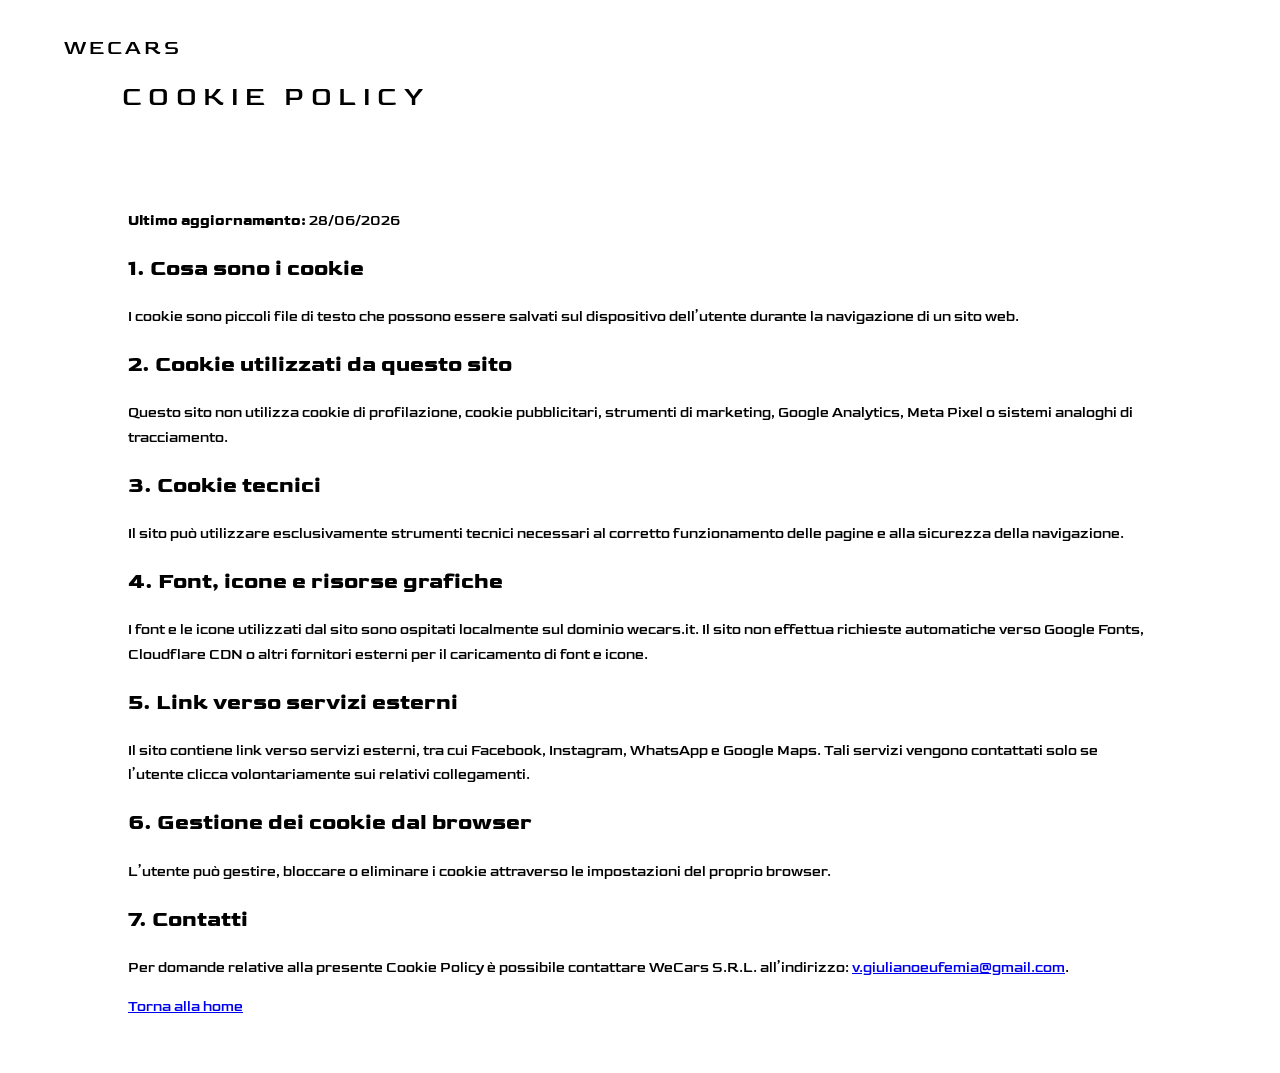
==== cookie-policy.html @ 25a4735f "Added cookies policy, privacy policy and terms and conditions" ====
<!DOCTYPE html>
<html lang="it">
<head>
  <meta charset="UTF-8">
  <meta name="viewport" content="width=device-width, initial-scale=1.0">
  <title>Cookie Policy - WeCars</title>
  <link rel="icon" type="image/x-icon" href="./favicon.ico">
  <link rel="stylesheet" href="/style.css">
</head>
<body>

  <section class="blocco header">
    <h2>WECARS</h2>
    <h1>COOKIE POLICY</h1>
  </section>

  <section class="blocco" style="padding: 40px 10%; line-height: 1.7; font-size: 1.1em;">
    <p><strong>Ultimo aggiornamento:</strong> 28/06/2026</p>

    <h2>1. Cosa sono i cookie</h2>
    <p>
      I cookie sono piccoli file di testo che possono essere salvati sul dispositivo
      dell’utente durante la navigazione di un sito web.
    </p>

    <h2>2. Cookie utilizzati da questo sito</h2>
    <p>
      Questo sito non utilizza cookie di profilazione, cookie pubblicitari,
      strumenti di marketing, Google Analytics, Meta Pixel o sistemi analoghi
      di tracciamento.
    </p>

    <h2>3. Cookie tecnici</h2>
    <p>
      Il sito può utilizzare esclusivamente strumenti tecnici necessari al corretto
      funzionamento delle pagine e alla sicurezza della navigazione.
    </p>

    <h2>4. Font, icone e risorse grafiche</h2>
    <p>
      I font e le icone utilizzati dal sito sono ospitati localmente sul dominio
      wecars.it. Il sito non effettua richieste automatiche verso Google Fonts,
      Cloudflare CDN o altri fornitori esterni per il caricamento di font e icone.
    </p>

    <h2>5. Link verso servizi esterni</h2>
    <p>
      Il sito contiene link verso servizi esterni, tra cui Facebook, Instagram,
      WhatsApp e Google Maps. Tali servizi vengono contattati solo se l’utente
      clicca volontariamente sui relativi collegamenti.
    </p>

    <h2>6. Gestione dei cookie dal browser</h2>
    <p>
      L’utente può gestire, bloccare o eliminare i cookie attraverso le impostazioni
      del proprio browser.
    </p>

    <h2>7. Contatti</h2>
    <p>
      Per domande relative alla presente Cookie Policy è possibile contattare
      WeCars S.R.L. all’indirizzo:
      <a href="mailto:v.giulianoeufemia@gmail.com">v.giulianoeufemia@gmail.com</a>.
    </p>

    <p>
      <a href="/">Torna alla home</a>
    </p>
  </section>

</body>
</html>
---- style.css ----
@font-face {
  font-family: "Goldman";
  src: url("/fonts/goldman-v21-latin-regular.woff2") format("woff2");
  font-weight: 400;
  font-style: normal;
  font-display: swap;
}

@font-face {
  font-family: "Goldman";
  src: url("/fonts/goldman-v21-latin-700.woff2") format("woff2");
  font-weight: 700;
  font-style: normal;
  font-display: swap;
}

@font-face {
  font-family: "Libertinus Sans";
  src: url("/fonts/libertinus-sans-v1-latin-regular.woff2") format("woff2");
  font-weight: 400;
  font-style: normal;
  font-display: swap;
}

@font-face {
  font-family: "Libertinus Sans";
  src: url("/fonts/libertinus-sans-v1-latin-700.woff2") format("woff2");
  font-weight: 700;
  font-style: normal;
  font-display: swap;
}

@font-face {
  font-family: "Libertinus Sans";
  src: url("/fonts/libertinus-sans-v1-latin-italic.woff2") format("woff2");
  font-weight: 400;
  font-style: italic;
  font-display: swap;
}

:root {
  --font-heading: "Goldman", system-ui, -apple-system, "Segoe UI", Roboto, Arial,
    sans-serif;
  --font-body: "Libertinus Sans", system-ui, -apple-system, "Segoe UI", Roboto,
    Arial, sans-serif;
}

html,
body {
  font-family: var(--font-body);
}

body {
  margin: 0;
  font-family: "Goldman", sans-serif;
  font-size: small;
  background-color: white;
}
/*Elementi standard*/
.blocco {
  width: 100%;
  box-sizing: border-box;
}

.divisore {
  width: 100%;
  text-align: center;
  padding: 10px;
  font-weight: 300;
  font-size: 1.8em;
  color: #007cba;
}
/*INTESTAZIONE*/
.header {
  text-align: left;
  padding: 20px 5%;
}

.header h1 {
  font-size: 2em;
  letter-spacing: 0.25em;
  font-weight: 300;
  padding-left: 5%;
}

.header h2 {
  letter-spacing: 0.15em;
  font-weight: 300;
}

/*IMMAGINE*/
.blocco2 img {
  width: 100%;
  height: auto;
  display: block;
}

.image-wrapper {
  position: relative;
  display: inline-block;
  width: 100%;
}

.image-wrapper img {
  width: 100%;
  height: auto;
  display: block;
}

.overlay-text {
  position: absolute;
  bottom: 20px;
  left: 20px;
  color: white;
  font-size: 1.1em;
  font-family: "Goldman", sans-serif;
  font-weight: 200;
  text-shadow: 0 2px 5px rgba(0, 0, 0, 0.5);
  z-index: 1;
}
/*FRASE*/
.blocco3,
.blocco5 {
  padding: 0px 16.6%;
  text-align: center;
  letter-spacing: 0.08em;
  font-size: 2em;
  font-family: "Goldman", sans-serif;
  font-weight: 200;
}
.social-links {
  margin-top: 20px;
  display: flex;
  justify-content: center;
  gap: 30px;
}

.social-links a {
  display: flex;
  align-items: center;
  text-decoration: none;
  color: #333;
  font-weight: 500;
  gap: 8px; /* spazio tra icona e testo */
  font-size: 0.5em;
  transition: color 0.3s ease;
}

.social-links a:hover {
  color: #007bff;
}

.social-links i {
  font-size: 1em;
}

/* IMMAGINI SLIDESHOW*/
.blocco4-tabs {
  padding: 10px 0;
}

.tab-selector {
  display: flex;
  justify-content: center;
  margin-bottom: 20px;
  gap: 20px;
}

.tab-selector button {
  padding: 10px 20px;
  font-family: "Goldman", sans-serif;
  font-size: 1em;
  cursor: pointer;
  background-color: transparent;
  border: none;
  border-radius: 5px;
  transition: background-color 0.3s;
}

.tab-selector button.active {
  background-color: #007cba;
  color: white;
}

.tab-content {
  display: none;
  overflow: hidden;
}

.slideshow-container {
  display: flex;
  align-items: center;
  position: relative;
  overflow: hidden;
  padding: 0 30px;
}

.slide-track {
  display: flex;
  transition: transform 0.5s ease-in-out;
  width: 100%;
}

.slide {
  display: flex;
  min-width: 100%;
  box-sizing: border-box;
  gap: 20px;
  align-items: center;
  padding: 0 50px;
}

.slide-text {
  flex: 1;
  font-size: 1.5em;
  padding: 20px;
}

.slide img {
  width: 50%;
  max-width: 500px;
  height: auto;
}

.slide video {
  pointer-events: none;
  width: 50%;
  max-width: 500px;
  height: auto;
}

.arrow {
  font-size: 2em;
  background: none;
  border: none;
  cursor: pointer;
  z-index: 10;
  position: absolute;
  top: 50%;
  transform: translateY(-50%);
  color: #007cba;
  padding: 10px;
}

.arrow.left {
  left: 10px;
}

.arrow.right {
  right: 10px;
}

/*FINE SLIDESHOW*/

/*Immagine family e lista*/
.blocco6 {
  margin-top: 50px;
  display: flex;
  gap: 30px;
  align-items: stretch;
}

.col1 {
  flex: 1;
  display: flex;
  align-items: center;
}

.col2 {
  flex: 1;
  position: relative;
  align-items: center;
}

.dettagli {
  list-style: none;
  padding: 0;
  margin: auto;
}

.dettagli li {
  margin-bottom: 20%;
  margin-left: 10%;
}

.voce {
  font-weight: bold;
  display: block;
  margin-bottom: 5px;
  color: #222;
  font-size: 2em;
  font-weight: 600;
}

.dettagli p {
  margin: 0;
  font-size: 0.95em;
  color: #555;
}

/* Immagine con box sovrapposto */
.image-container {
  position: relative;
}

.image-container img {
  width: auto;
  height: auto;
  display: block;
}

.overlay-box {
  position: absolute;
  height: 17%;
  width: 65%;
  bottom: -1px;
  left: -1px;
  background-color: white;
  /*display: flex;
  flex-direction: row;*/
  gap: 10px;
  padding: 25px;
}

.box-item {
  padding: 25px;
  font-size: 1.2em;
  font-weight: 300;
  color: #333;
  flex: 1;
}

/*COMMENTI*/

.blocco7 {
  padding: 20px 5%;
  display: flex;
  gap: 30px;
  justify-content: space-between;
}

.testimonial {
  flex: 1;
  padding: 20px;
  border-radius: 20px;
  display: flex;
  flex-direction: column;
  justify-content: space-between;
  min-height: 100px;
}

.commento {
  font-style: italic;
  font-size: 1.25em;
  color: #333;
}

.cliente {
  text-align: right;
  font-weight: bold;
}
/*FOOTER*/
.blocco8 {
  display: flex;
  gap: 50px;
  justify-content: space-between;
  background-color: #160e0e;
  color: white;
  padding: 40px 12%;
  flex-wrap: wrap;
}

.blocco8 .col {
  flex: 1;
  min-width: 220px;
}

.blocco8 h2 {
  margin-bottom: 20px;
  letter-spacing: 0.15em;
  font-weight: 300;
  font-size: 1.2em;
  color: white;
}

.blocco8 h3 {
  letter-spacing: 0.1em;
  margin-bottom: 20px;
  font-size: 1em;
  font-weight: 200;
  color: #666666;
}

.blocco8 p {
  margin: 6px 0;
  font-size: 0.95em;
  color: white;
}

.blocco8 a {
  color: white;
  text-decoration: none;
  display: inline-flex;
  align-items: center;
  gap: 8px;
}

.blocco8 a:hover {
  text-decoration: underline;
}

.blocco8 i {
  font-size: 1.1em;
  font-weight: 200;
  color: white;
}
@media (max-width: 768px) {
  /*stile mobile per lo slideshow*/
  /* Stile mobile migliorato per slideshow */
  html,
  body {
    margin: 0;
    padding: 0;
  }

  .slideshow-container {
    overflow: hidden;
    width: 100vw;
    height: 100vh;
    padding: 0;
    position: relative;
  }

  .slide-track {
    overflow-x: auto;
    scroll-snap-type: x mandatory;
    -webkit-overflow-scrolling: touch;
    display: flex;
    width: 100%;
    height: 100%;
  }

  .slide {
    scroll-snap-align: start;
    flex: 0 0 100vw;
    width: 100vw;
    height: 100vh;
    padding: 0px;
  }

  .slide img,
  .slide video {
    width: 100vw;
    max-height: 85vh;
    object-fit: contain;
    display: block;
    background: black;
  }

  .slide-text {
    width: 100%;
    text-align: center;
    padding: 10px 20px;
    font-size: 1em;
    color: black;
    background: white;
    box-sizing: border-box;
  }

  .blocco6 {
    flex-direction: column;
  }
  .image-container img {
    width: 100%;
    height: auto;
    display: block;
  }

  .info-box {
    flex-direction: column;
    bottom: 10px;
    left: 10px;
    right: 10px;
  }

  .blocco7 {
    flex-direction: column;
  }

  .blocco8 {
    flex-direction: column;
  }

  .blocco8 .col {
    margin-bottom: 20px;
  }

  .blocco4-tabs .slide {
    display: flex;
    flex-direction: column;
  }

  .blocco4-tabs .slide > img,
  .blocco4-tabs .slide > video {
    order: 1;
    width: 100vw; /* già così nel tuo CSS mobile */
    /* opzionale: lascia più spazio al testo sotto */
    /* max-height: 75vh; */ /* scommenta se il testo scende fuori dallo schermo */
  }

  .blocco4-tabs .slide > .slide-text {
    order: 2;
    width: 100%;
    text-align: center;
    padding: 12px 16px; /* leggermente più compatto su mobile */
    background: #fff;
    box-sizing: border-box;
  }
  .arrow {
    font-size: 3em;
    background: none;
    border: none;
    cursor: pointer;
    z-index: 10;
    position: absolute;
    top: 50%;
    transform: translateY(-50%);
    color: #007cba;
    padding: 10px;
  }

  html,
  body {
    overflow-x: hidden;
  }

  /* il wrapper del blocco immagini non deve aggiungere padding laterale
     se dentro usi elementi a tutta larghezza */
  .blocco4-tabs {
    padding-left: 0;
    padding-right: 0;
  }

  /* usa 100% invece di 100vw per evitare di uscire dal wrapper */
  .slideshow-container {
    width: 100%;
  }
  .slide {
    flex: 0 0 100%;
    width: 100%;
  }
  .slide img,
  .slide video {
    width: 100%;
  }
  .blocco3 {
    font-size: 1.7em;
  }

  .tab-selector button {
    margin: 2%;
  }
}
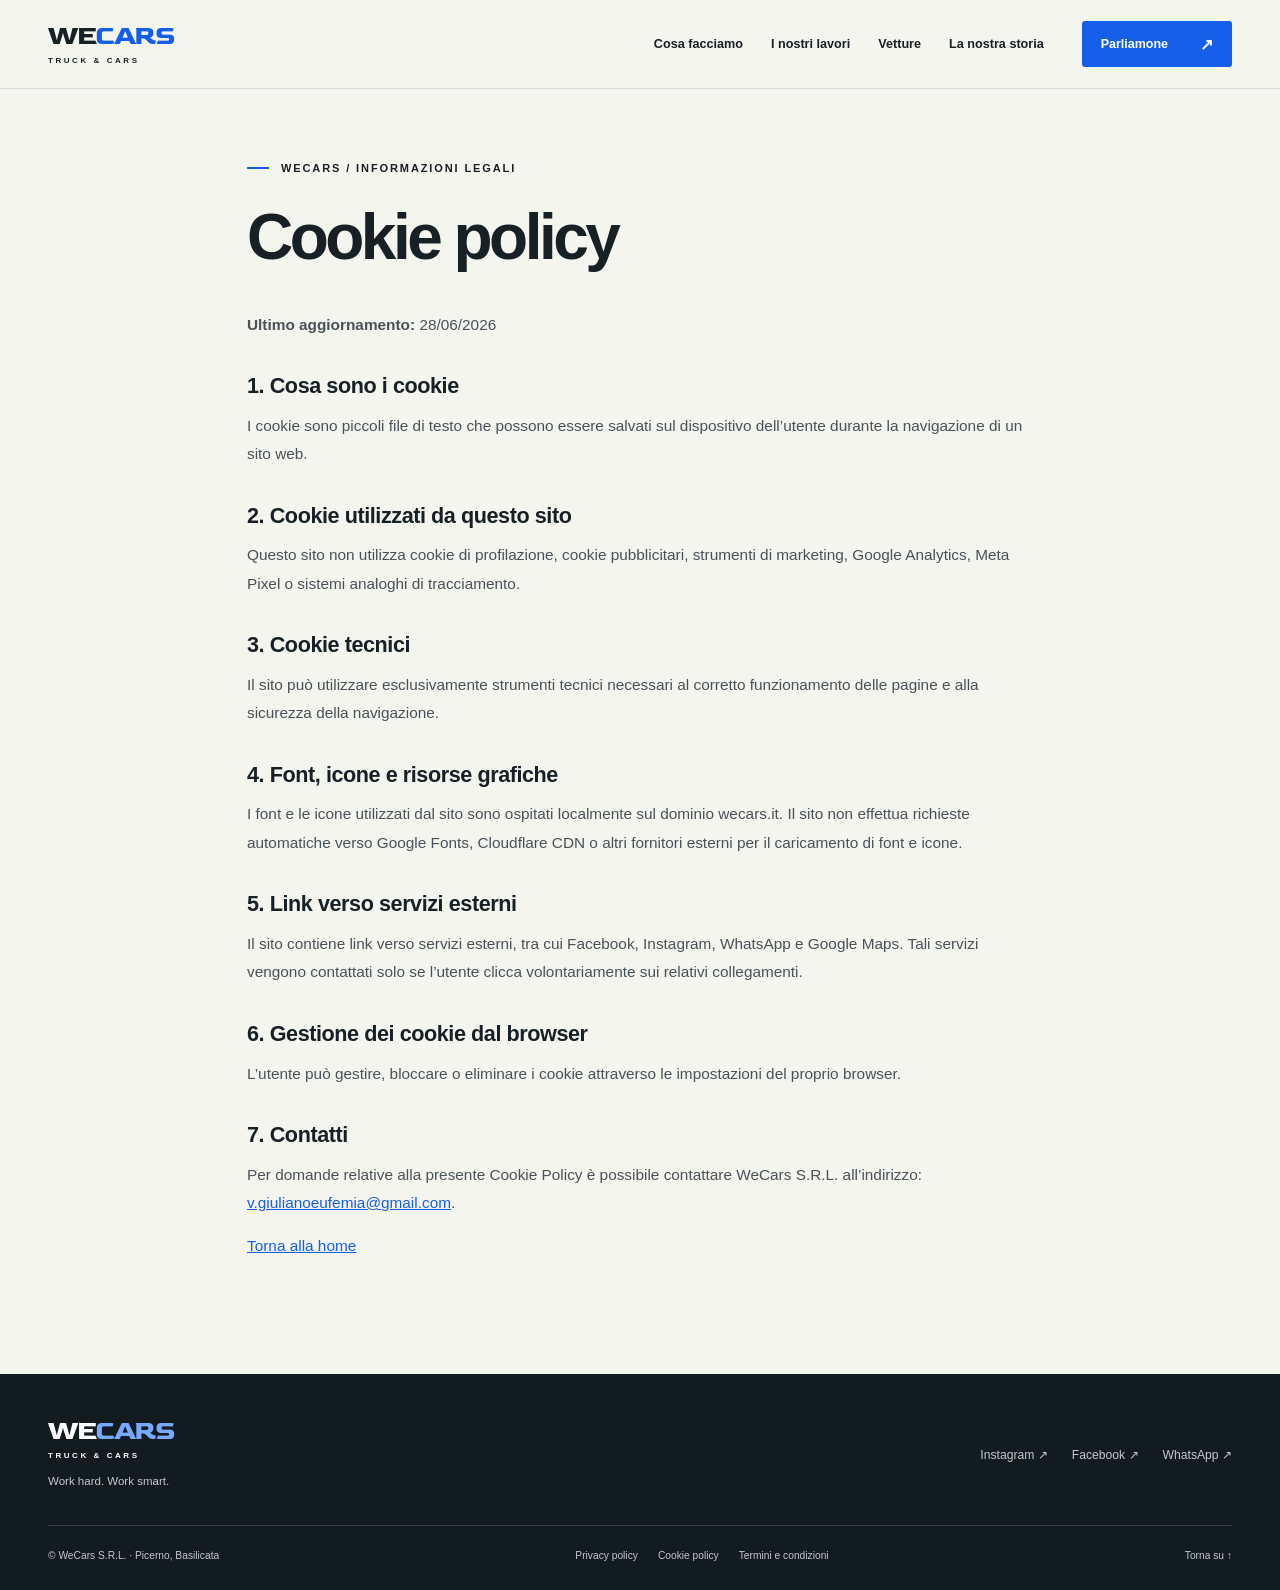
==== commit 0e830bb9: "refactor in Astro" ====
--- a/cookie-policy.html
+++ b/cookie-policy.html
@@ -5,16 +5,32 @@
   <meta name="viewport" content="width=device-width, initial-scale=1.0">
   <title>Cookie Policy - WeCars</title>
   <link rel="icon" type="image/x-icon" href="./favicon.ico">
-  <link rel="stylesheet" href="/style.css">
+  <link rel="stylesheet" href="./style.css">
+  <meta name="theme-color" content="#121b20">
+  <link rel="canonical" href="https://www.wecars.it/cookie-policy.html">
+  <script src="./script.js" defer></script>
 </head>
 <body>
 
-  <section class="blocco header">
-    <h2>WECARS</h2>
-    <h1>COOKIE POLICY</h1>
-  </section>
+  <a class="skip-link" href="#contenuto">Vai al contenuto</a>
+  <header class="site-header">
+    <div class="container header-inner">
+      <a class="brand" href="./index.html" aria-label="WeCars, homepage"><span class="brand-name">WE<b>CARS</b></span><span class="brand-caption">TRUCK &amp; CARS</span></a>
+      <button class="menu-toggle" type="button" aria-expanded="false" aria-controls="site-nav">Menu <span aria-hidden="true">☰</span></button>
+      <nav class="site-nav" id="site-nav" aria-label="Navigazione principale">
+        <a href="./index.html#servizi">Cosa facciamo</a>
+        <a href="./index.html#lavori">I nostri lavori</a>
+        <a href="./index.html#vetture">Vetture</a>
+        <a href="./index.html#chi-siamo">La nostra storia</a>
+        <a class="button" href="./index.html#contatti">Parliamone <span aria-hidden="true">↗</span></a>
+      </nav>
+    </div>
+  </header>
+  <main class="legal-main" id="contenuto">
+    <p class="eyebrow">WeCars / Informazioni legali</p>
+    <h1>Cookie policy</h1>
 
-  <section class="blocco" style="padding: 40px 10%; line-height: 1.7; font-size: 1.1em;">
+  <div class="legal-copy">
     <p><strong>Ultimo aggiornamento:</strong> 28/06/2026</p>
 
     <h2>1. Cosa sono i cookie</h2>
@@ -64,9 +80,34 @@
     </p>
 
     <p>
-      <a href="/">Torna alla home</a>
+      <a href="./index.html">Torna alla home</a>
     </p>
-  </section>
+  </div>
+  </main>
+  <footer class="site-footer">
+    <div class="container">
+      <div class="footer-top">
+        <div>
+          <a class="brand" href="./index.html" aria-label="WeCars, homepage"><span class="brand-name">WE<b>CARS</b></span><span class="brand-caption">TRUCK &amp; CARS</span></a>
+          <p class="footer-tagline">Work hard. Work smart.</p>
+        </div>
+        <nav class="social-links" aria-label="Seguici sui social">
+          <a href="https://www.instagram.com/wecarss/" target="_blank" rel="noopener noreferrer">Instagram ↗</a>
+          <a href="https://www.facebook.com/WeCarsItaly?locale=it_IT" target="_blank" rel="noopener noreferrer">Facebook ↗</a>
+          <a href="https://wa.me/393881637717" target="_blank" rel="noopener noreferrer">WhatsApp ↗</a>
+        </nav>
+      </div>
+      <div class="footer-bottom">
+        <p>© WeCars S.R.L. · Picerno, Basilicata</p>
+        <nav class="legal-links" aria-label="Informazioni legali">
+          <a href="./privacy-policy.html">Privacy policy</a>
+          <a href="./cookie-policy.html">Cookie policy</a>
+          <a href="./termini-e-condizioni.html">Termini e condizioni</a>
+        </nav>
+        <a href="#contenuto">Torna su ↑</a>
+      </div>
+    </div>
+  </footer>
 
 </body>
 </html>
--- a/style.css
+++ b/style.css
@@ -1,563 +1,1245 @@
 @font-face {
-  font-family: "Goldman";
-  src: url("/fonts/goldman-v21-latin-regular.woff2") format("woff2");
-  font-weight: 400;
-  font-style: normal;
-  font-display: swap;
-}
-
-@font-face {
-  font-family: "Goldman";
-  src: url("/fonts/goldman-v21-latin-700.woff2") format("woff2");
-  font-weight: 700;
-  font-style: normal;
-  font-display: swap;
-}
-
-@font-face {
-  font-family: "Libertinus Sans";
-  src: url("/fonts/libertinus-sans-v1-latin-regular.woff2") format("woff2");
-  font-weight: 400;
-  font-style: normal;
-  font-display: swap;
-}
-
-@font-face {
-  font-family: "Libertinus Sans";
-  src: url("/fonts/libertinus-sans-v1-latin-700.woff2") format("woff2");
-  font-weight: 700;
-  font-style: normal;
-  font-display: swap;
-}
-
-@font-face {
-  font-family: "Libertinus Sans";
-  src: url("/fonts/libertinus-sans-v1-latin-italic.woff2") format("woff2");
-  font-weight: 400;
-  font-style: italic;
-  font-display: swap;
+  font-family:Goldman;
+  src:url('./fonts/goldman-v21-latin-700.woff2') format('woff2');
+  font-weight:700;
+  font-display:swap
 }
 
 :root {
-  --font-heading: "Goldman", system-ui, -apple-system, "Segoe UI", Roboto, Arial,
-    sans-serif;
-  --font-body: "Libertinus Sans", system-ui, -apple-system, "Segoe UI", Roboto,
-    Arial, sans-serif;
-}
-
-html,
+  --ink:#172025;
+  --muted:#5d6568;
+  --paper:#f5f5f0;
+  --line:#d9dcd7;
+  --blue:#145ee8;
+  --blue-light:#77aaff;
+  --dark:#121b20
+}
+
+* {
+  box-sizing:border-box
+}
+html {
+  scroll-behavior:smooth;
+  scroll-padding-top:100px
+}
 body {
-  font-family: var(--font-body);
-}
-
-body {
-  margin: 0;
-  font-family: "Goldman", sans-serif;
-  font-size: small;
-  background-color: white;
-}
-/*Elementi standard*/
-.blocco {
-  width: 100%;
-  box-sizing: border-box;
-}
-
-.divisore {
-  width: 100%;
-  text-align: center;
-  padding: 10px;
-  font-weight: 300;
-  font-size: 1.8em;
-  color: #007cba;
-}
-/*INTESTAZIONE*/
-.header {
-  text-align: left;
-  padding: 20px 5%;
-}
-
-.header h1 {
-  font-size: 2em;
-  letter-spacing: 0.25em;
-  font-weight: 300;
-  padding-left: 5%;
-}
-
-.header h2 {
-  letter-spacing: 0.15em;
-  font-weight: 300;
-}
-
-/*IMMAGINE*/
-.blocco2 img {
-  width: 100%;
-  height: auto;
-  display: block;
-}
-
-.image-wrapper {
-  position: relative;
-  display: inline-block;
-  width: 100%;
-}
-
-.image-wrapper img {
-  width: 100%;
-  height: auto;
-  display: block;
-}
-
-.overlay-text {
-  position: absolute;
-  bottom: 20px;
-  left: 20px;
-  color: white;
-  font-size: 1.1em;
-  font-family: "Goldman", sans-serif;
-  font-weight: 200;
-  text-shadow: 0 2px 5px rgba(0, 0, 0, 0.5);
-  z-index: 1;
-}
-/*FRASE*/
-.blocco3,
-.blocco5 {
-  padding: 0px 16.6%;
-  text-align: center;
-  letter-spacing: 0.08em;
-  font-size: 2em;
-  font-family: "Goldman", sans-serif;
-  font-weight: 200;
+  margin:0;
+  background:var(--paper);
+  color:var(--ink);
+  font:16px/1.65 'Segoe UI',Arial,sans-serif;
+  -webkit-font-smoothing:antialiased
+}
+body.dialog-open {
+  overflow:hidden
+}
+a {
+  color:inherit;
+  text-decoration:none
+}
+button,input {
+  font:inherit
+}
+button,summary {
+  cursor:pointer
+}
+button {
+  color:inherit
+}
+img,video {
+  display:block;
+  max-width:100%
+}
+img {
+  height:auto
+}
+h1,h2,h3,p,figure {
+  margin:0
+}
+h1,h2,h3 {
+  line-height:1.1
+}
+h1,h2 {
+  font-weight:700;
+  letter-spacing:-.055em
+}
+h2 {
+  font-size:clamp(2.25rem,4.2vw,3.65rem)
+}
+h3 {
+  letter-spacing:-.025em
+}
+button,a,summary {
+  -webkit-tap-highlight-color:transparent
+}
+:focus-visible {
+  outline:3px solid var(--blue-light);
+  outline-offset:5px
+}
+[hidden] {
+  display:none!important
+}
+::selection {
+  color:white;
+  background:var(--blue)
+}
+
+.container {
+  width:min(1240px,calc(100% - 96px));
+  margin-inline:auto
+}
+.section {
+  padding-block:104px
+}
+.eyebrow {
+  display:flex;
+  align-items:center;
+  gap:12px;
+  font-size:.69rem;
+  font-weight:700;
+  letter-spacing:.17em;
+  text-transform:uppercase;
+  margin-bottom:25px
+}
+.eyebrow::before {
+  content:'';
+  width:22px;
+  height:2px;
+  background:var(--blue);
+  flex-shrink:0
+}
+.text-link {
+  display:inline-flex;
+  align-items:center;
+  justify-content:space-between;
+  gap:24px;
+  font-size:.87rem;
+  font-weight:600;
+  padding-block:10px;
+  border-bottom:1px solid currentColor
+}
+.text-link span,.button span {
+  font-size:1.3em
+}
+.text-link:hover {
+  color:var(--blue)
+}
+.button {
+  min-height:50px;
+  display:inline-flex;
+  align-items:center;
+  justify-content:center;
+  gap:32px;
+  padding:13px 22px;
+  background:var(--blue);
+  color:white;
+  font-size:.85rem;
+  font-weight:600;
+  border:1px solid transparent;
+  border-radius:3px;
+  transition:background .2s,border-color .2s
+}
+.button:hover {
+  background:#104cc0
+}
+.button-outline {
+  background:transparent;
+  color:var(--ink);
+  border-color:#aeb5b5
+}
+.button-outline:hover {
+  background:#e7eae4;
+  border-color:var(--ink)
+}
+.skip-link {
+  position:fixed;
+  left:16px;
+  top:-100px;
+  z-index:100;
+  background:white;
+  padding:12px 20px
+}
+.skip-link:focus {
+  top:10px
+}
+
+/* Navigation is also usable without JavaScript. */
+.site-header {
+  position:sticky;
+  top:0;
+  z-index:30;
+  background:var(--paper);
+  border-bottom:1px solid var(--line)
+}
+.header-inner {
+  min-height:88px;
+  display:flex;
+  align-items:center;
+  justify-content:space-between;
+  gap:32px
+}
+.brand {
+  display:inline-flex;
+  flex-direction:column;
+  flex-shrink:0;
+  line-height:1
+}
+.brand-name {
+  font:700 26px/1 Goldman,sans-serif;
+  letter-spacing:-.055em
+}
+.brand-name b {
+  color:var(--blue)
+}
+.brand-caption {
+  font-size:8px;
+  font-weight:700;
+  letter-spacing:.32em;
+  margin-top:7px
+}
+.site-nav {
+  display:flex;
+  align-items:center;
+  gap:28px
+}
+.site-nav>a:not(.button) {
+  font-size:.79rem;
+  font-weight:600;
+  padding-block:12px
+}
+.site-nav>a:not(.button):hover {
+  color:var(--blue)
+}
+.site-nav .button {
+  margin-left:10px;
+  min-height:43px;
+  padding:9px 18px;
+  font-size:.78rem
+}
+.menu-toggle {
+  display:none;
+  border:1px solid var(--line);
+  background:transparent;
+  border-radius:3px;
+  padding:8px 12px
+}
+
+/* Opening: real workshop photography and a clear message. */
+.hero {
+  background:var(--dark);
+  color:white;
+  overflow:hidden
+}
+.hero-main {
+  display:grid;
+  grid-template-columns:1fr 1.04fr;
+  min-height:590px
+}
+.hero-copy {
+  padding:70px 44px 64px 0;
+  position:relative;
+  z-index:1
+}
+.hero .eyebrow {
+  color:#c4cdd1;
+  font-size:.63rem
+}
+.hero .eyebrow::before {
+  background:var(--blue-light)
+}
+.hero h1 {
+  font-size:clamp(3.5rem,5.75vw,5.5rem);
+  line-height:1.02;
+  letter-spacing:-.065em
+}
+.hero h1 em {
+  font-style:normal;
+  color:var(--blue-light)
+}
+.hero-description {
+  color:#bfc7cb;
+  max-width:350px;
+  font-size:.94rem;
+  line-height:1.8;
+  margin-top:25px
+}
+.hero-actions {
+  display:flex;
+  align-items:center;
+  gap:24px;
+  flex-wrap:wrap;
+  margin-top:32px
+}
+.hero-actions .text-link {
+  font-size:.8rem;
+  border-color:#617079
+}
+.hero-actions .text-link:hover {
+  color:var(--blue-light)
+}
+.hero-visual {
+  position:relative;
+  margin-right:min(-48px,calc((1240px - 100vw)/2));
+  min-width:0
+}
+.hero-visual>img {
+  width:100%;
+  height:100%;
+  position:absolute;
+  object-fit:cover;
+  object-position:60% center
+}
+.hero-visual::after {
+  content:'';
+  position:absolute;
+  inset:0;
+  background:linear-gradient(90deg,rgba(18,27,32,.2),transparent 40%),linear-gradient(0deg,rgba(18,27,32,.8),transparent 45%)
+}
+.photo-caption {
+  position:absolute;
+  bottom:30px;
+  left:32px;
+  right:32px;
+  z-index:1;
+  display:flex;
+  align-items:center;
+  gap:18px
+}
+.photo-caption>span {
+  width:40px;
+  height:40px;
+  display:grid;
+  place-items:center;
+  border:1px solid #ffffff50;
+  border-radius:50%
+}
+.photo-caption p {
+  font-size:.78rem;
+  font-weight:600
+}
+.photo-caption small {
+  display:block;
+  font-size:.66rem;
+  font-weight:400;
+  color:#cbd2d5;
+  margin-top:3px
+}
+.hero-foot {
+  border-top:1px solid #ffffff20
+}
+.hero-foot-inner {
+  display:grid;
+  grid-template-columns:1.1fr 1fr 1fr 1fr;
+  align-items:center;
+  min-height:108px;
+  gap:32px
+}
+.heritage-stat {
+  display:flex;
+  align-items:center;
+  gap:15px
+}
+.heritage-stat strong {
+  font-size:2.8rem;
+  line-height:1;
+  letter-spacing:-.07em
+}
+.heritage-stat span {
+  font-size:.69rem;
+  line-height:1.5;
+  color:#bdc7cd
+}
+.hero-value {
+  border-left:1px solid #ffffff25;
+  padding-left:28px
+}
+.hero-value strong {
+  display:block;
+  font-size:.8rem;
+  font-weight:600
+}
+.hero-value span {
+  display:block;
+  font-size:.68rem;
+  color:#aab7bf;
+  margin-top:4px
+}
+
+.section-heading {
+  display:flex;
+  justify-content:space-between;
+  align-items:flex-end;
+  gap:35px;
+  margin-bottom:40px
+}
+.section-heading .eyebrow {
+  margin-bottom:19px
+}
+.section-intro {
+  color:var(--muted);
+  max-width:345px;
+  font-size:.9rem
+}
+.services {
+  padding-bottom:92px
+}
+.service-grid {
+  display:grid;
+  grid-template-columns:repeat(4,1fr);
+  border-top:1px solid var(--line);
+  border-bottom:1px solid var(--line)
+}
+.service-card {
+  position:relative;
+  padding:30px 25px 30px 0
+}
+.service-card+.service-card {
+  padding-left:25px;
+  border-left:1px solid var(--line)
+}
+.service-number {
+  color:var(--blue);
+  font:600 .68rem/1.4 monospace
+}
+.service-card h3 {
+  margin-block:26px 12px;
+  font-size:1.25rem
+}
+.service-card p {
+  color:var(--muted);
+  font-size:.81rem;
+  line-height:1.75;
+  max-width:220px
+}
+.service-card .service-arrow {
+  display:inline-block;
+  color:var(--blue);
+  margin-top:25px;
+  font-size:1.4rem;
+  transition:transform .2s
+}
+.service-card:hover h3 {
+  color:var(--blue)
+}
+.service-card:hover .service-arrow {
+  transform:translate(3px,-3px)
+}
+
+.works {
+  background:#e9ece7
+}
+.filter-row {
+  display:flex;
+  align-items:center;
+  justify-content:space-between;
+  gap:20px;
+  margin-bottom:30px
+}
+.filters {
+  display:flex;
+  gap:7px;
+  flex-wrap:wrap
+}
+.filter {
+  padding:10px 17px;
+  min-height:44px;
+  border:1px solid #bbc2bd;
+  border-radius:3px;
+  background:transparent;
+  font-size:.76rem;
+  font-weight:600
+}
+.filter:hover {
+  border-color:var(--ink)
+}
+.filter[aria-pressed='true'] {
+  background:var(--ink);
+  color:white;
+  border-color:var(--ink)
+}
+.result-count {
+  font-size:.72rem;
+  color:var(--muted)
+}
+.project-grid,.car-grid {
+  display:grid;
+  grid-template-columns:repeat(3,minmax(0,1fr));
+  gap:30px 24px
+}
+.project-card {
+  min-width:0
+}
+.project-image {
+  display:block;
+  position:relative;
+  overflow:hidden;
+  background:#ced5d1;
+  aspect-ratio:4/3;
+  border-radius:3px
+}
+.project-image img {
+  width:100%;
+  height:100%;
+  object-fit:cover;
+  transition:transform .4s
+}
+.project-image:hover img {
+  transform:scale(1.035)
+}
+.image-open {
+  position:absolute;
+  right:12px;
+  bottom:12px;
+  width:37px;
+  height:37px;
+  display:grid;
+  place-items:center;
+  background:var(--paper);
+  color:var(--ink);
+  border-radius:2px;
+  font-size:1.2rem
+}
+.project-kind {
+  color:#4d5d56;
+  font-size:.62rem;
+  letter-spacing:.12em;
+  text-transform:uppercase;
+  margin-top:18px
+}
+.project-card h3 {
+  font-size:1.12rem;
+  margin-top:7px;
+  line-height:1.25
+}
+.project-card>p:last-of-type {
+  color:var(--muted);
+  font-size:.79rem;
+  line-height:1.65;
+  margin-top:8px
+}
+.project-card .text-link {
+  font-size:.73rem;
+  padding-block:8px;
+  margin-top:6px
+}
+.project-image.video-tile {
+  color:white;
+  background:var(--dark);
+  padding:28px;
+  display:flex;
+  flex-direction:column;
+  justify-content:space-between
+}
+.video-tile>span:first-child {
+  font-size:.62rem;
+  letter-spacing:.15em;
+  text-transform:uppercase;
+  color:#bdc7cd
+}
+.video-tile .play-symbol {
+  font-size:2rem;
+  color:var(--blue-light)
+}
+.video-tile strong {
+  font-size:1.5rem;
+  font-weight:500;
+  max-width:200px;
+  line-height:1.2;
+  letter-spacing:-.03em
+}
+.more-row {
+  text-align:center;
+  margin-top:36px
+}
+
+.cars .section-heading {
+  margin-bottom:35px
+}
+.car-card {
+  background:white;
+  border:1px solid var(--line);
+  border-radius:3px;
+  overflow:hidden
+}
+.car-image {
+  display:block;
+  height:245px;
+  overflow:hidden;
+  position:relative;
+  background:#e4e7e4
+}
+.car-image img {
+  width:100%;
+  height:100%;
+  object-fit:cover;
+  object-position:center 60%;
+  transition:transform .4s
+}
+.car-image:hover img {
+  transform:scale(1.035)
+}
+.car-body {
+  padding:23px
+}
+.car-label {
+  font-size:.62rem;
+  letter-spacing:.12em;
+  color:var(--muted);
+  text-transform:uppercase;
+  margin-bottom:9px
+}
+.car-body h3 {
+  font-size:1.16rem
+}
+.car-specs {
+  display:flex;
+  gap:15px;
+  font-size:.76rem;
+  color:var(--muted);
+  margin-top:14px;
+  min-height:26px
+}
+.car-body .text-link {
+  display:flex;
+  border-bottom:0;
+  border-top:1px solid var(--line);
+  margin-top:18px;
+  padding:15px 0 0;
+  color:var(--blue);
+  font-size:.77rem
+}
+.availability-note {
+  font-size:.74rem;
+  color:var(--muted);
+  margin-top:24px
+}
+
+.story {
+  background:var(--dark);
+  color:white
+}
+.story-grid {
+  display:grid;
+  grid-template-columns:1fr 1fr;
+  gap:90px;
+  align-items:center
+}
+.story-image {
+  position:relative;
+  padding-bottom:30px
+}
+.story-image img {
+  width:100%;
+  aspect-ratio:767 / 504;
+  object-fit:contain;
+  border-radius:3px
+}
+.story-badge {
+  position:absolute;
+  bottom:0;
+  right:-28px;
+  background:var(--blue);
+  color:white;
+  padding:23px 30px;
+  display:flex;
+  gap:20px;
+  align-items:center
+}
+.story-badge strong {
+  font-size:3.1rem;
+  font-weight:600;
+  letter-spacing:-.06em;
+  line-height:1
+}
+.story-badge span {
+  font-size:.7rem;
+  line-height:1.5
+}
+.story .eyebrow {
+  color:#bdc7cd
+}
+.story h2 {
+  margin-bottom:28px
+}
+.story-copy>p:not(.eyebrow) {
+  color:#bdc7cd;
+  font-size:.88rem;
+  line-height:1.9;
+  margin-top:16px
+}
+.story-copy .text-link {
+  margin-top:25px;
+  color:white;
+  border-color:#617079
+}
+.story-copy .text-link:hover {
+  color:var(--blue-light)
+}
+.review-grid {
+  display:grid;
+  grid-template-columns:repeat(3,1fr);
+  gap:32px
+}
+.review {
+  border-top:1px solid var(--line);
+  padding-top:25px;
+  display:flex;
+  flex-direction:column
+}
+.quote-mark {
+  color:var(--blue);
+  font:4rem/.85 Georgia,serif
+}
+.review blockquote {
+  font-size:.95rem;
+  line-height:1.9;
+  margin:15px 0 26px
+}
+.review figcaption {
+  font-size:.76rem;
+  font-weight:600;
+  margin-top:auto
+}
+
+.contact {
+  background:var(--blue);
+  color:white
+}
+.contact-grid {
+  display:grid;
+  grid-template-columns:1.2fr 1fr;
+  gap:80px
+}
+.contact .eyebrow::before {
+  background:white
+}
+.contact h2 {
+  font-size:clamp(2.6rem,5vw,4rem)
+}
+.contact-intro {
+  max-width:380px;
+  margin-top:24px;
+  font-size:.92rem;
+  color:#e2ebff
+}
+.contact-actions {
+  display:flex;
+  flex-wrap:wrap;
+  gap:12px;
+  margin-top:30px
+}
+.contact .button {
+  background:white;
+  color:#104cc0
+}
+.contact .button:hover {
+  background:#e2ebff
+}
+.contact .button-outline {
+  background:transparent;
+  border-color:#94b6fb;
+  color:white
+}
+.contact .button-outline:hover {
+  background:#104cc0
+}
+.contact-details {
+  align-self:center
+}
+.contact-detail {
+  border-top:1px solid #ffffff45;
+  padding:19px 0
+}
+.contact-detail dt {
+  font-size:.63rem;
+  text-transform:uppercase;
+  letter-spacing:.13em;
+  color:#d7e5ff;
+  margin-bottom:7px
+}
+.contact-detail dd {
+  margin:0;
+  font-size:.91rem;
+  overflow-wrap:anywhere
+}
+.contact-detail a:hover {
+  text-decoration:underline;
+  text-underline-offset:5px
+}
+.contact-detail small {
+  display:block;
+  font-size:.74rem;
+  margin-top:5px
+}
+.site-footer {
+  background:var(--dark);
+  color:#c0c9ce;
+  padding:45px 0 25px
+}
+.footer-top {
+  display:flex;
+  justify-content:space-between;
+  align-items:center;
+  gap:30px;
+  padding-bottom:34px
+}
+.site-footer .brand {
+  color:white
+}
+.site-footer .brand-name b {
+  color:var(--blue-light)
+}
+.footer-tagline {
+  margin-top:12px;
+  font-size:.72rem
 }
 .social-links {
-  margin-top: 20px;
-  display: flex;
-  justify-content: center;
-  gap: 30px;
-}
-
-.social-links a {
-  display: flex;
-  align-items: center;
-  text-decoration: none;
-  color: #333;
-  font-weight: 500;
-  gap: 8px; /* spazio tra icona e testo */
-  font-size: 0.5em;
-  transition: color 0.3s ease;
-}
-
-.social-links a:hover {
-  color: #007bff;
-}
-
-.social-links i {
-  font-size: 1em;
-}
-
-/* IMMAGINI SLIDESHOW*/
-.blocco4-tabs {
-  padding: 10px 0;
-}
-
-.tab-selector {
-  display: flex;
-  justify-content: center;
-  margin-bottom: 20px;
-  gap: 20px;
-}
-
-.tab-selector button {
-  padding: 10px 20px;
-  font-family: "Goldman", sans-serif;
-  font-size: 1em;
-  cursor: pointer;
-  background-color: transparent;
-  border: none;
-  border-radius: 5px;
-  transition: background-color 0.3s;
-}
-
-.tab-selector button.active {
-  background-color: #007cba;
-  color: white;
-}
-
-.tab-content {
-  display: none;
-  overflow: hidden;
-}
-
-.slideshow-container {
-  display: flex;
-  align-items: center;
-  position: relative;
-  overflow: hidden;
-  padding: 0 30px;
-}
-
-.slide-track {
-  display: flex;
-  transition: transform 0.5s ease-in-out;
-  width: 100%;
-}
-
-.slide {
-  display: flex;
-  min-width: 100%;
-  box-sizing: border-box;
-  gap: 20px;
-  align-items: center;
-  padding: 0 50px;
-}
-
-.slide-text {
-  flex: 1;
-  font-size: 1.5em;
-  padding: 20px;
-}
-
-.slide img {
-  width: 50%;
-  max-width: 500px;
-  height: auto;
-}
-
-.slide video {
-  pointer-events: none;
-  width: 50%;
-  max-width: 500px;
-  height: auto;
-}
-
-.arrow {
-  font-size: 2em;
-  background: none;
-  border: none;
-  cursor: pointer;
-  z-index: 10;
-  position: absolute;
-  top: 50%;
-  transform: translateY(-50%);
-  color: #007cba;
-  padding: 10px;
-}
-
-.arrow.left {
-  left: 10px;
-}
-
-.arrow.right {
-  right: 10px;
-}
-
-/*FINE SLIDESHOW*/
-
-/*Immagine family e lista*/
-.blocco6 {
-  margin-top: 50px;
-  display: flex;
-  gap: 30px;
-  align-items: stretch;
-}
-
-.col1 {
-  flex: 1;
-  display: flex;
-  align-items: center;
-}
-
-.col2 {
-  flex: 1;
-  position: relative;
-  align-items: center;
-}
-
-.dettagli {
-  list-style: none;
-  padding: 0;
-  margin: auto;
-}
-
-.dettagli li {
-  margin-bottom: 20%;
-  margin-left: 10%;
-}
-
-.voce {
-  font-weight: bold;
-  display: block;
-  margin-bottom: 5px;
-  color: #222;
-  font-size: 2em;
-  font-weight: 600;
-}
-
-.dettagli p {
-  margin: 0;
-  font-size: 0.95em;
-  color: #555;
-}
-
-/* Immagine con box sovrapposto */
-.image-container {
-  position: relative;
-}
-
-.image-container img {
-  width: auto;
-  height: auto;
-  display: block;
-}
-
-.overlay-box {
-  position: absolute;
-  height: 17%;
-  width: 65%;
-  bottom: -1px;
-  left: -1px;
-  background-color: white;
-  /*display: flex;
-  flex-direction: row;*/
-  gap: 10px;
-  padding: 25px;
-}
-
-.box-item {
-  padding: 25px;
-  font-size: 1.2em;
-  font-weight: 300;
-  color: #333;
-  flex: 1;
-}
-
-/*COMMENTI*/
-
-.blocco7 {
-  padding: 20px 5%;
-  display: flex;
-  gap: 30px;
-  justify-content: space-between;
-}
-
-.testimonial {
-  flex: 1;
-  padding: 20px;
-  border-radius: 20px;
-  display: flex;
-  flex-direction: column;
-  justify-content: space-between;
-  min-height: 100px;
-}
-
-.commento {
-  font-style: italic;
-  font-size: 1.25em;
-  color: #333;
-}
-
-.cliente {
-  text-align: right;
-  font-weight: bold;
-}
-/*FOOTER*/
-.blocco8 {
-  display: flex;
-  gap: 50px;
-  justify-content: space-between;
-  background-color: #160e0e;
-  color: white;
-  padding: 40px 12%;
-  flex-wrap: wrap;
-}
-
-.blocco8 .col {
-  flex: 1;
-  min-width: 220px;
-}
-
-.blocco8 h2 {
-  margin-bottom: 20px;
-  letter-spacing: 0.15em;
-  font-weight: 300;
-  font-size: 1.2em;
-  color: white;
-}
-
-.blocco8 h3 {
-  letter-spacing: 0.1em;
-  margin-bottom: 20px;
-  font-size: 1em;
-  font-weight: 200;
-  color: #666666;
-}
-
-.blocco8 p {
-  margin: 6px 0;
-  font-size: 0.95em;
-  color: white;
-}
-
-.blocco8 a {
-  color: white;
-  text-decoration: none;
-  display: inline-flex;
-  align-items: center;
-  gap: 8px;
-}
-
-.blocco8 a:hover {
-  text-decoration: underline;
-}
-
-.blocco8 i {
-  font-size: 1.1em;
-  font-weight: 200;
-  color: white;
-}
-@media (max-width: 768px) {
-  /*stile mobile per lo slideshow*/
-  /* Stile mobile migliorato per slideshow */
-  html,
-  body {
-    margin: 0;
-    padding: 0;
-  }
-
-  .slideshow-container {
-    overflow: hidden;
-    width: 100vw;
-    height: 100vh;
-    padding: 0;
-    position: relative;
-  }
-
-  .slide-track {
-    overflow-x: auto;
-    scroll-snap-type: x mandatory;
-    -webkit-overflow-scrolling: touch;
-    display: flex;
-    width: 100%;
-    height: 100%;
-  }
-
-  .slide {
-    scroll-snap-align: start;
-    flex: 0 0 100vw;
-    width: 100vw;
-    height: 100vh;
-    padding: 0px;
-  }
-
-  .slide img,
-  .slide video {
-    width: 100vw;
-    max-height: 85vh;
-    object-fit: contain;
-    display: block;
-    background: black;
-  }
-
-  .slide-text {
-    width: 100%;
-    text-align: center;
-    padding: 10px 20px;
-    font-size: 1em;
-    color: black;
-    background: white;
-    box-sizing: border-box;
-  }
-
-  .blocco6 {
-    flex-direction: column;
-  }
-  .image-container img {
-    width: 100%;
-    height: auto;
-    display: block;
-  }
-
-  .info-box {
-    flex-direction: column;
-    bottom: 10px;
-    left: 10px;
-    right: 10px;
-  }
-
-  .blocco7 {
-    flex-direction: column;
-  }
-
-  .blocco8 {
-    flex-direction: column;
-  }
-
-  .blocco8 .col {
-    margin-bottom: 20px;
-  }
-
-  .blocco4-tabs .slide {
-    display: flex;
-    flex-direction: column;
-  }
-
-  .blocco4-tabs .slide > img,
-  .blocco4-tabs .slide > video {
-    order: 1;
-    width: 100vw; /* già così nel tuo CSS mobile */
-    /* opzionale: lascia più spazio al testo sotto */
-    /* max-height: 75vh; */ /* scommenta se il testo scende fuori dallo schermo */
-  }
-
-  .blocco4-tabs .slide > .slide-text {
-    order: 2;
-    width: 100%;
-    text-align: center;
-    padding: 12px 16px; /* leggermente più compatto su mobile */
-    background: #fff;
-    box-sizing: border-box;
-  }
-  .arrow {
-    font-size: 3em;
-    background: none;
-    border: none;
-    cursor: pointer;
-    z-index: 10;
-    position: absolute;
-    top: 50%;
-    transform: translateY(-50%);
-    color: #007cba;
-    padding: 10px;
-  }
-
-  html,
-  body {
-    overflow-x: hidden;
-  }
-
-  /* il wrapper del blocco immagini non deve aggiungere padding laterale
-     se dentro usi elementi a tutta larghezza */
-  .blocco4-tabs {
-    padding-left: 0;
-    padding-right: 0;
-  }
-
-  /* usa 100% invece di 100vw per evitare di uscire dal wrapper */
-  .slideshow-container {
-    width: 100%;
-  }
-  .slide {
-    flex: 0 0 100%;
-    width: 100%;
-  }
-  .slide img,
-  .slide video {
-    width: 100%;
-  }
-  .blocco3 {
-    font-size: 1.7em;
-  }
-
-  .tab-selector button {
-    margin: 2%;
-  }
-}
+  display:flex;
+  flex-wrap:wrap;
+  gap:24px;
+  font-size:.76rem
+}
+.site-footer a:hover {
+  color:white
+}
+.footer-bottom {
+  border-top:1px solid #ffffff25;
+  padding-top:22px;
+  display:flex;
+  flex-wrap:wrap;
+  justify-content:space-between;
+  gap:15px;
+  font-size:.64rem
+}
+.legal-links {
+  display:flex;
+  flex-wrap:wrap;
+  gap:20px
+}
+.site-footer .legal-links a:hover {
+  text-decoration:underline
+}
+
+/* Native dialog handles focus containment and Escape-to-close. */
+.media-dialog {
+  width:min(1080px,calc(100% - 32px));
+  max-height:calc(100dvh - 32px);
+  padding:0;
+  border:1px solid #ffffff30;
+  border-radius:5px;
+  background:var(--dark);
+  color:white
+}
+.media-dialog::backdrop {
+  background:#071014e8
+}
+.dialog-header {
+  display:flex;
+  align-items:center;
+  justify-content:space-between;
+  gap:20px;
+  padding:15px 22px;
+  border-bottom:1px solid #ffffff25
+}
+.dialog-header h2 {
+  font-size:1rem;
+  letter-spacing:-.01em;
+  line-height:1.4
+}
+.dialog-close,.dialog-arrow {
+  border:1px solid #ffffff40;
+  color:white;
+  background:transparent;
+  border-radius:3px;
+  min-width:44px;
+  min-height:44px;
+  padding:8px 12px
+}
+.dialog-close:hover,.dialog-arrow:hover {
+  background:#ffffff20
+}
+.dialog-media {
+  display:flex;
+  align-items:center;
+  justify-content:center;
+  min-height:160px;
+  background:#080e12
+}
+.dialog-media img,.dialog-media video {
+  max-height:calc(100dvh - 220px);
+  width:100%;
+  object-fit:contain
+}
+.dialog-footer {
+  padding:14px 22px;
+  display:flex;
+  align-items:center;
+  justify-content:space-between;
+  gap:16px
+}
+.dialog-footer a {
+  font-size:.74rem;
+  text-decoration:underline
+}
+.dialog-navigation {
+  display:flex;
+  align-items:center;
+  gap:15px
+}
+.dialog-counter {
+  font-size:.75rem;
+  color:#c0c9ce;
+  min-width:40px;
+  text-align:center
+}
+.dialog-status {
+  padding-inline:22px;
+  font-size:.83rem
+}
+.dialog-status:not(:empty) {
+  padding-block:15px
+}
+
+/* Shared presentation for legal documents;
+   their wording is preserved. */
+.legal-main {
+  max-width:850px;
+  margin:0 auto;
+  padding:70px 32px 100px
+}
+.legal-main h1 {
+  font-size:clamp(2.4rem,6vw,4rem);
+  margin-bottom:38px
+}
+.legal-copy {
+  color:#485257;
+  font-size:.96rem;
+  line-height:1.85
+}
+.legal-copy h2 {
+  color:var(--ink);
+  font-size:1.35rem;
+  letter-spacing:-.02em;
+  margin:35px 0 13px
+}
+.legal-copy p {
+  margin-block:14px
+}
+.legal-copy a {
+  color:var(--blue);
+  text-decoration:underline;
+  overflow-wrap:anywhere
+}
+.legal-copy li {
+  margin-block:6px
+}
+
+@media(min-width:1600px) {
+  .hero-visual {
+  margin-right:0
+}
+
+}
+
+@media(max-width:1100px) {
+  .container {
+  width:calc(100% - 64px)
+}
+.site-nav {
+  gap:18px
+}
+.hero-visual {
+  margin-right:-32px
+}
+.hero-copy {
+  padding-right:25px
+}
+.hero h1 {
+  font-size:4.4rem
+}
+.hero-main {
+  min-height:570px
+}
+.hero-actions {
+  gap:18px
+}
+.hero-value {
+  padding-left:20px
+}
+.hero-foot-inner {
+  gap:18px
+}
+.story-grid {
+  gap:60px
+}
+.contact-grid {
+  gap:45px
+}
+.car-image {
+  height:200px
+}
+
+}
+
+@media(max-width:800px) {
+  html {
+  scroll-padding-top:90px
+}
+.container {
+  width:calc(100% - 40px)
+}
+.section {
+  padding-block:68px
+}
+.header-inner {
+  min-height:76px;
+  flex-wrap:wrap;
+  gap:0;
+  padding-block:17px
+}
+.brand-name {
+  font-size:24px
+}
+.site-nav {
+  width:100%;
+  flex-wrap:wrap;
+  gap:10px 20px;
+  padding-top:18px
+}
+.site-nav .button {
+  margin-left:0
+}
+.js .menu-toggle {
+  display:block
+}
+.js .site-nav {
+  display:none
+}
+.js .site-nav.is-open {
+  display:flex
+}
+.hero-main {
+  grid-template-columns:1fr 1fr;
+  min-height:520px
+}
+.hero h1 {
+  font-size:clamp(2.75rem,6.5vw,4rem)
+}
+.hero-copy {
+  padding-block:50px
+}
+.hero .eyebrow {
+  font-size:.56rem;
+  letter-spacing:.12em
+}
+.hero-description {
+  font-size:.85rem
+}
+.hero-visual {
+  margin-right:-20px
+}
+.photo-caption {
+  left:20px;
+  right:20px
+}
+.photo-caption>span {
+  display:none
+}
+.hero-foot-inner {
+  grid-template-columns:1fr 1fr;
+  gap:25px;
+  padding-block:25px
+}
+.hero-value:nth-child(3) {
+  border-left:0;
+  padding-left:0
+}
+.section-heading {
+  align-items:flex-start;
+  flex-direction:column;
+  gap:20px
+}
+.section-intro {
+  max-width:490px
+}
+.service-grid {
+  grid-template-columns:1fr 1fr
+}
+.service-card:nth-child(3) {
+  padding-left:0;
+  border-left:0
+}
+.service-card:nth-child(n+3) {
+  border-top:1px solid var(--line)
+}
+.project-grid,.car-grid {
+  grid-template-columns:1fr 1fr;
+  gap:28px 20px
+}
+.story-grid {
+  gap:35px
+}
+.story-badge {
+  right:-15px;
+  padding:18px;
+  gap:10px
+}
+.story h2 {
+  font-size:2.2rem
+}
+.review-grid {
+  gap:22px
+}
+.review blockquote {
+  font-size:.85rem
+}
+.contact-grid {
+  grid-template-columns:1fr;
+  gap:32px
+}
+.contact-details {
+  margin:0
+}
+
+}
+
+@media(max-width:560px) {
+  .hero-main {
+  grid-template-columns:1fr
+}
+.hero-copy {
+  padding:45px 0 40px
+}
+.hero h1 {
+  font-size:clamp(3.4rem,13vw,4.6rem)
+}
+.hero .eyebrow {
+  font-size:.58rem
+}
+.hero-description {
+  max-width:330px;
+  font-size:.9rem
+}
+.hero-actions {
+  gap:22px
+}
+.hero-actions .button {
+  gap:22px
+}
+.hero-visual {
+  height:335px;
+  margin-inline:-20px
+}
+.hero-visual>img {
+  object-position:center 56%
+}
+.photo-caption {
+  bottom:20px
+}
+.hero-foot-inner {
+  gap:24px 12px
+}
+.heritage-stat strong {
+  font-size:2.4rem
+}
+.heritage-stat {
+  gap:10px
+}
+.hero-value {
+  padding-left:15px
+}
+.hero-value strong {
+  font-size:.73rem
+}
+.hero-value span {
+  font-size:.63rem
+}
+.eyebrow {
+  font-size:.62rem;
+  margin-bottom:20px
+}
+.service-card {
+  padding-right:15px
+}
+.service-card+.service-card {
+  padding-left:17px
+}
+.service-card:nth-child(3) {
+  padding-left:0
+}
+.service-card h3 {
+  font-size:1.1rem
+}
+.filter-row {
+  align-items:flex-start;
+  flex-direction:column;
+  gap:12px
+}
+.filter {
+  font-size:.69rem;
+  padding-inline:12px
+}
+.project-grid,.car-grid {
+  grid-template-columns:1fr;
+  gap:30px
+}
+.project-image {
+  aspect-ratio:4/3
+}
+.car-image {
+  height:auto;
+  aspect-ratio:4/3
+}
+.story-grid {
+  grid-template-columns:1fr;
+  gap:48px
+}
+.story-image {
+  margin-right:15px
+}
+.story-image img {
+  aspect-ratio:767 / 504
+}
+.story h2 {
+  font-size:2.5rem
+}
+.review-grid {
+  grid-template-columns:1fr;
+  gap:32px
+}
+.review blockquote {
+  font-size:.95rem
+}
+.footer-top {
+  flex-direction:column;
+  align-items:flex-start
+}
+.footer-bottom {
+  flex-direction:column;
+  gap:20px
+}
+.dialog-header {
+  padding:12px
+}
+.dialog-footer {
+  padding:12px;
+  flex-wrap:wrap
+}
+.dialog-header h2 {
+  font-size:.86rem
+}
+.legal-main {
+  padding:50px 20px 70px
+}
+
+}
+
+@media(prefers-reduced-motion:reduce) {
+  html {
+  scroll-behavior:auto
+}
+*,*::before,*::after {
+  transition:none!important;
+  animation:none!important
+}
+
+}
